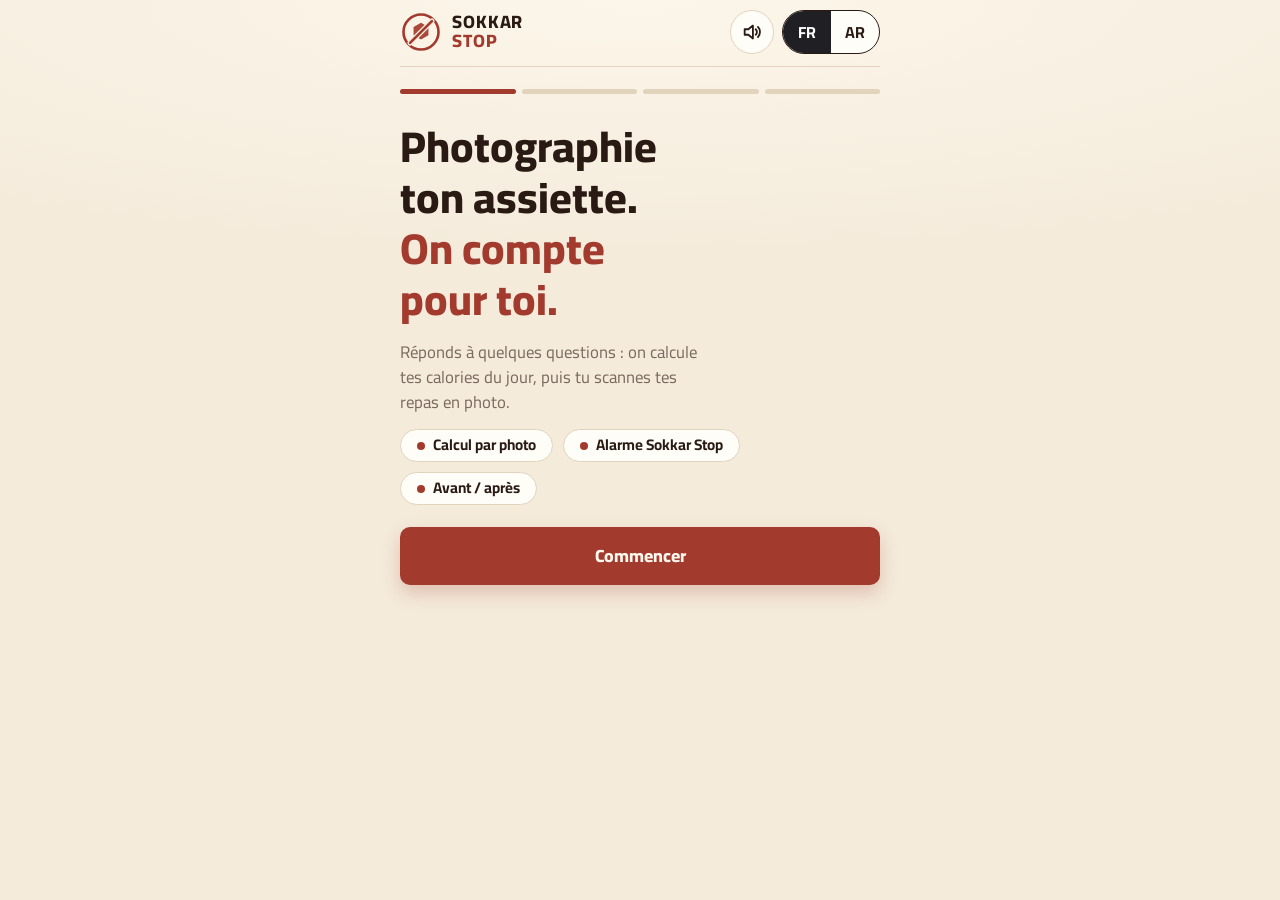
==== app/index.html @ ecf5c46b "Ajoute l'appli calories (/app) et sa section sur le site Co-Authored-By: Claude Sonnet 5.5 <noreply@" ====
<!doctype html>
<html lang="fr" dir="ltr">
<head>
<meta charset="utf-8">
<meta name="viewport" content="width=device-width,initial-scale=1,viewport-fit=cover">
<title>Sokkar Stop</title>
<meta name="theme-color" content="#F4EBDB">
<meta name="apple-mobile-web-app-capable" content="yes">
<meta name="mobile-web-app-capable" content="yes">
<meta name="apple-mobile-web-app-title" content="Sokkar Stop">
<meta name="apple-mobile-web-app-status-bar-style" content="default">
<link rel="manifest" href="manifest.webmanifest">
<link rel="icon" type="image/png" href="icons/icon-192.png">
<link rel="apple-touch-icon" href="icons/apple-touch-icon.png">
<link rel="preconnect" href="https://fonts.googleapis.com">
<link rel="preconnect" href="https://fonts.gstatic.com" crossorigin>
<link rel="stylesheet" href="https://fonts.googleapis.com/css2?family=Cairo:wght@400;600;700;800&display=swap">
<link rel="stylesheet" href="app.css">
</head>
<body>
<div class="app">
  <header class="top">
    <div class="brand">
      <svg viewBox="0 0 48 48" aria-hidden="true"><circle cx="24" cy="24" r="20" fill="none" stroke="#A33A2E" stroke-width="3"/><path d="M24 13.5l8.5 4.8v9.4L24 32.5l-8.5-4.8v-9.4z" fill="#A33A2E" opacity=".92"/><path d="M11.5 36.5L36.5 11.5" stroke="#F4EBDB" stroke-width="6" stroke-linecap="round"/><path d="M11.5 36.5L36.5 11.5" stroke="#A33A2E" stroke-width="3" stroke-linecap="round"/></svg>
      <span class="wordmark" dir="ltr"><span>SOKKAR</span><span>STOP</span></span>
    </div>
    <div class="tools">
      <button class="icon-btn" id="soundBtn" data-act="sound" type="button"></button>
      <div class="seg-lang" role="group" aria-label="Langue / اللغة">
        <button type="button" data-act="setlang" data-v="fr" aria-pressed="true">FR</button>
        <button type="button" data-act="setlang" data-v="ar" aria-pressed="false">AR</button>
      </div>
    </div>
  </header>
  <main id="main"></main>
</div>

<nav id="tabbar" class="tabbar" aria-label="Menu" hidden></nav>

<input type="file" id="foodPick" class="pick" accept="image/*">
<input type="file" id="foodCam" class="pick" accept="image/*" capture="environment">
<input type="file" id="bodyPick" class="pick" accept="image/*">
<input type="file" id="bodyCam" class="pick" accept="image/*" capture="environment">

<div id="alarm" class="alarm" role="alertdialog" aria-modal="true" aria-labelledby="alarmTitle" hidden>
  <svg class="stop-sign" viewBox="0 0 100 100" aria-hidden="true"><polygon points="30,3 70,3 97,30 97,70 70,97 30,97 3,70 3,30"/><text x="50" y="58" text-anchor="middle">STOP</text></svg>
  <h2 id="alarmTitle">Sokkar Stop</h2>
  <p id="alarmText"></p>
  <p id="alarmTip" class="alarm-tip"></p>
  <div id="alarmChoices" class="choices"></div>
</div>

<noscript><p style="padding:24px;font-family:sans-serif">Cette appli a besoin de JavaScript.</p></noscript>
<script src="config.js"></script>
<script src="app.js"></script>
</body>
</html>
---- app/app.css ----
/* Sokkar Stop : même charte que sokkarstop.site (crème, rouge foncé, pastilles arrondies, Cairo). */
:root{
  color-scheme:light;
  --bg:#F4EBDB; --glow:#FCF6EA; --surface:#FFFDF8;
  --ink:#2A1A14; --muted:#7B6A5F;
  --accent:#A33A2E; --accent-deep:#862D24; --accent-ink:#FFF8EE; --accent-tint:#FBE9E3;
  --line:#E2D3BD;
  --ok:#3E8E5E; --warn:#E08A1E; --bad:#C62828;
  --ok-bg:#DDF0E3; --warn-bg:#FCE7C8; --bad-bg:#F8D9D6;
  --carb-bg:#FBE8C8; --carb-fg:#8F5400; --prot-bg:#E1EFDC; --prot-fg:#2A6F47; --fat-bg:#F7DCD3; --fat-fg:#8E2F24;
  --shadow:rgba(120,70,40,.14);
  --alarm-bg:#A02A22; --alarm-ink:#FFF3E4;
}
*{box-sizing:border-box}
html{-webkit-text-size-adjust:100%}
body{
  margin:0;color:var(--ink);background:var(--bg);
  background-image:radial-gradient(120% 55% at 50% 0%,var(--glow) 0%,transparent 72%);background-repeat:no-repeat;
  font-family:'Cairo',system-ui,'Segoe UI',Tahoma,sans-serif;font-size:16px;line-height:1.5;
  padding-top:max(10px,env(safe-area-inset-top,0px));
  padding-bottom:calc(56px + env(safe-area-inset-bottom,0px));
  padding-left:max(16px,env(safe-area-inset-left,0px));
  padding-right:max(16px,env(safe-area-inset-right,0px));
  -webkit-tap-highlight-color:transparent;overflow-x:hidden;
}
button,input{font:inherit;color:inherit}
:focus-visible{outline:3px solid var(--accent);outline-offset:2px}
[hidden]{display:none!important}
.pick{position:fixed;left:-9999px;top:0;width:1px;height:1px;opacity:0}
.app{max-width:480px;margin-inline:auto;display:flex;flex-direction:column;gap:22px}
.view{display:flex;flex-direction:column;gap:22px}

/* en-tête */
.top{display:flex;align-items:center;justify-content:space-between;gap:10px;padding-bottom:12px;border-bottom:1px solid var(--line)}
.brand{display:flex;align-items:center;gap:10px;min-width:0}
.brand svg{width:42px;height:42px;flex:none}
.wordmark{display:flex;flex-direction:column;font-weight:800;font-size:1.12rem;line-height:1.05;letter-spacing:.05em;direction:ltr;text-align:start}
.wordmark span+span{color:var(--accent)}
.tools{display:flex;gap:8px;align-items:center;flex:none}
.icon-btn{min-height:44px;min-width:44px;border:1.5px solid var(--line);background:var(--surface);border-radius:50%;cursor:pointer;display:inline-flex;align-items:center;justify-content:center;padding:0}
.icon-btn svg{width:22px;height:22px}
.seg-lang{display:inline-flex;border:1.5px solid var(--ink);border-radius:999px;overflow:hidden;direction:ltr;background:var(--surface)}
.seg-lang button{min-height:42px;min-width:48px;padding-inline:14px;border:0;background:transparent;font-weight:700;cursor:pointer}
.seg-lang button[aria-pressed="true"]{background:#1F1F24;color:#fff}

/* boutons */
.btn{min-height:50px;padding-inline:22px;border-radius:10px;border:0;font-weight:800;cursor:pointer;background:var(--accent);color:var(--accent-ink);box-shadow:0 8px 18px rgba(163,58,46,.25);display:inline-flex;align-items:center;justify-content:center;text-align:center}
.btn:active{transform:translateY(1px);background:var(--accent-deep)}
.btn[disabled]{opacity:.45;box-shadow:none;cursor:not-allowed}
.btn.big{min-height:58px;width:100%;font-size:1.1rem}
.btn.ghost{background:transparent;color:var(--ink);border:1.5px solid var(--line);box-shadow:none}
.link{background:none;border:0;min-height:44px;color:var(--muted);font-weight:600;cursor:pointer;text-decoration:underline;text-underline-offset:4px;display:flex;align-items:center;justify-content:center;text-align:center;padding:0 8px}
.chips{display:flex;flex-wrap:wrap;gap:8px}
.chip{min-height:44px;min-width:48px;padding-inline:14px;border:1.5px solid var(--line);background:var(--bg);border-radius:999px;font-weight:700;cursor:pointer;font-variant-numeric:tabular-nums;white-space:nowrap}
.chip[aria-pressed="true"]{background:var(--accent);color:var(--accent-ink);border-color:var(--accent)}
.chip.fit{border-color:var(--ok)}
.hint{font-size:.85rem;color:var(--muted);margin:0}
.err{color:var(--bad);font-weight:700;margin:0}
.note{margin:0;color:var(--muted);font-size:.88rem;line-height:1.45}

/* étapes */
.dots{display:flex;gap:6px}
.dots i{flex:1;height:5px;border-radius:3px;background:var(--line)}
.dots i.on{background:var(--accent)}
.hero{position:relative;display:flex;flex-direction:column;gap:14px;padding-top:6px}
.hero>*{position:relative;z-index:1}
.hero .leaf{position:absolute;z-index:0;inset-inline-end:-8px;top:-14px;width:104px;height:auto;opacity:.2;pointer-events:none}
.hero h1{margin:0;font-size:clamp(2rem,9.5vw,2.7rem);line-height:1.18;font-weight:800;text-wrap:balance;max-width:14ch}
.hero h1 em{display:block;font-style:normal;color:var(--accent)}
.lead{margin:0;color:var(--muted);font-size:1.05rem;max-width:34ch}
.pills{list-style:none;margin:0;padding:0;display:flex;flex-wrap:wrap;gap:10px}
.pills li{display:inline-flex;align-items:center;gap:8px;border:1.5px solid var(--line);background:var(--surface);border-radius:999px;padding:4px 16px;font-weight:700;font-size:.95rem}
.pills li::before{content:"";width:8px;height:8px;border-radius:50%;background:var(--accent);flex:none}
.panel{background:var(--surface);border:1px solid var(--line);border-radius:14px;padding:18px;display:flex;flex-direction:column;gap:20px;box-shadow:0 12px 32px var(--shadow)}
.panel h2{margin:0;font-size:1.3rem;font-weight:800}
.group{display:flex;flex-direction:column;gap:8px;min-width:0}
.group>.q{font-weight:700}
.seg{display:grid;grid-template-columns:1fr 1fr;gap:8px}
.stack{display:flex;flex-direction:column;gap:8px}
.opt{position:relative;display:block}
.opt input{position:absolute;inset:0;width:100%;height:100%;margin:0;opacity:0;cursor:pointer}
.opt-body{display:flex;flex-direction:column;justify-content:center;gap:1px;min-height:56px;padding:10px 14px;border:1.5px solid var(--line);background:var(--bg);border-radius:12px}
.opt-body b{font-weight:700}
.opt-body small{color:var(--muted);font-size:.82rem;line-height:1.3}
.opt input:checked+.opt-body{border-color:var(--accent);background:var(--accent-tint);box-shadow:inset 0 0 0 1px var(--accent)}
.opt input:focus-visible+.opt-body{outline:3px solid var(--accent);outline-offset:2px}
.fields{display:grid;grid-template-columns:repeat(3,minmax(0,1fr));gap:10px}
.field label{display:block;font-weight:700;margin-bottom:6px}
.inp{display:flex;align-items:center;gap:6px;min-height:54px;padding-inline:12px;border:1.5px solid var(--line);background:var(--bg);border-radius:12px}
.inp:focus-within{border-color:var(--accent);box-shadow:0 0 0 3px rgba(163,58,46,.2)}
.inp input{flex:1;min-width:0;width:100%;border:0;background:transparent;padding:0;outline:none;font-size:1.25rem;font-weight:700;font-variant-numeric:tabular-nums}
.inp .u{color:var(--muted);font-weight:600;font-size:.85rem}
.res-card{background:var(--surface);border:1px solid var(--line);border-radius:14px;padding:22px 18px;text-align:center;box-shadow:0 12px 32px var(--shadow)}
.res-title{font-weight:700;color:var(--muted)}
.res-num{font-size:clamp(3.4rem,19vw,4.8rem);font-weight:800;color:var(--accent);line-height:1.1;font-variant-numeric:tabular-nums}
.est{margin:0;font-weight:700}
.check{display:flex;gap:12px;align-items:flex-start;font-size:.92rem}
.check input{width:24px;height:24px;flex:none;margin:2px 0 0;accent-color:var(--accent)}
.photo-prev{display:block;width:100%;max-height:340px;object-fit:contain;border-radius:12px;background:var(--bg)}
.upload{display:flex;flex-direction:column;gap:8px}
.upload .snap{min-height:58px;font-size:1.05rem}
.switch-row{display:flex;align-items:center;justify-content:space-between;gap:12px;min-height:48px;border-top:1px solid var(--line)}
.switch-row:first-of-type{border-top:0}
.switch-row span small{display:block;color:var(--muted);font-size:.82rem}
.switch{position:relative;width:52px;height:30px;flex:none}
.switch input{position:absolute;inset:0;width:100%;height:100%;margin:0;opacity:0;cursor:pointer}
.switch i{position:absolute;inset:0;border-radius:999px;background:var(--line);transition:background .2s}
.switch i::after{content:"";position:absolute;top:3px;inset-inline-start:3px;width:24px;height:24px;border-radius:50%;background:#fff;box-shadow:0 1px 4px rgba(0,0,0,.3);transition:inset-inline-start .2s}
.switch input:checked+i{background:var(--ok)}
.switch input:checked+i::after{inset-inline-start:25px}
.switch input:focus-visible+i{outline:3px solid var(--accent);outline-offset:2px}

/* cartes de l'accueil */
.card{background:var(--surface);border:1px solid var(--line);border-radius:14px;padding:16px;display:flex;flex-direction:column;gap:14px;box-shadow:0 10px 28px var(--shadow)}
.card h2{margin:0;font-size:1.1rem;font-weight:800}
.date{margin:0;color:var(--muted);font-weight:700}

/* avant / après */
.ba{position:relative;width:100%;aspect-ratio:3/4;max-height:min(70vh,580px);border-radius:14px;overflow:hidden;background:var(--line);touch-action:pan-y;user-select:none;-webkit-user-select:none;direction:ltr;--pos:50%;box-shadow:0 14px 34px var(--shadow);cursor:ew-resize}
.ba img{position:absolute;inset:0;width:100%;height:100%;object-fit:cover;pointer-events:none;-webkit-user-drag:none}
.ba .before{clip-path:inset(0 calc(100% - var(--pos)) 0 0)}
.ba .line{position:absolute;top:0;bottom:0;left:var(--pos);width:3px;margin-left:-1.5px;background:#fff;box-shadow:0 0 0 1px rgba(0,0,0,.18)}
.ba .knob{position:absolute;top:50%;left:var(--pos);width:46px;height:46px;margin:-23px 0 0 -23px;border-radius:50%;background:#fff;box-shadow:0 4px 14px rgba(0,0,0,.32);display:flex;align-items:center;justify-content:center;color:var(--accent);cursor:ew-resize}
.ba .knob svg{width:26px;height:26px}
.ba .tag{position:absolute;top:12px;padding:3px 12px;border-radius:999px;font-weight:800;font-size:.85rem;background:rgba(42,26,20,.74);color:#fff}
.ba .tag.l{left:12px}
.ba .tag.r{right:12px;background:var(--accent)}
.ba.gen img{filter:blur(2px) brightness(.8)}
.ba.gen .over{position:absolute;inset:0;display:flex;flex-direction:column;align-items:center;justify-content:center;gap:12px;color:#fff;font-weight:800;text-align:center;padding:24px;text-shadow:0 1px 8px rgba(0,0,0,.5)}
.ba.gen .spinner{border-color:rgba(255,255,255,.35);border-top-color:#fff;width:34px;height:34px}
.hero-actions{display:flex;justify-content:center;gap:4px;flex-wrap:wrap}

/* score */
.score-top{display:flex;align-items:flex-end;justify-content:space-between;gap:12px}
.score .lbl{font-weight:700;color:var(--muted)}
.score-num{font-size:3.1rem;font-weight:800;color:var(--accent);line-height:1;font-variant-numeric:tabular-nums}
.score-num small{font-size:1.2rem;margin-inline-start:2px}
.score-meta{text-align:end;font-weight:700;font-size:.92rem;line-height:1.35}
.score-meta span{display:block;color:var(--muted);font-weight:600}
.bar{height:12px;border-radius:999px;background:#EFE3D0;overflow:hidden}
.bar i{display:block;height:100%;border-radius:999px;background:linear-gradient(90deg,var(--warn),var(--ok))}
.weigh{display:flex;gap:8px;align-items:stretch}
.weigh .inp{flex:1;min-width:0}
.weigh .btn{min-height:54px}

/* bannières */
.banner{display:flex;gap:12px;align-items:flex-start;padding:14px;border-radius:12px;border:1.5px solid var(--line);background:var(--surface);font-weight:600}
.banner svg{width:26px;height:26px;flex:none}
.banner p{margin:0}
.banner.enc{background:var(--warn-bg);border-color:#E9B769}
.banner.remind{background:var(--accent-tint);border-color:#E7B9AF}
.banner.info{background:var(--ok-bg);border-color:#A9D3B6}

/* jauge */
.gauge{display:flex;flex-direction:column;align-items:center;gap:12px;text-align:center;--ring:var(--ok)}
.gauge.warn{--ring:var(--warn)}
.gauge.bad{--ring:var(--bad)}
.ring-wrap{position:relative;width:min(70vw,260px);aspect-ratio:1;max-width:100%;border-radius:50%;background:var(--surface);box-shadow:0 16px 40px var(--shadow)}
.ring{width:100%;height:100%;display:block;padding:5%}
.track{fill:none;stroke:#EFE3D0;stroke-width:16}
.prog{fill:none;stroke:var(--ring);stroke-width:16;stroke-linecap:round;transition:stroke-dashoffset .7s ease,stroke .3s}
.ring-center{position:absolute;inset:0;display:flex;flex-direction:column;align-items:center;justify-content:center}
.num{font-size:clamp(2.6rem,14vw,3.7rem);font-weight:800;line-height:1;font-variant-numeric:tabular-nums}
.sub{color:var(--muted);font-weight:600;font-size:.95rem}
.remain{margin:0;font-weight:800;font-size:1.1rem}
.gauge.bad .remain{color:var(--bad)}
.goal-btn{background:none;border:0;color:var(--accent);font-weight:700;display:inline-flex;align-items:center;gap:8px;min-height:44px;cursor:pointer;text-decoration:underline;text-underline-offset:4px}
.goal-btn svg{width:18px;height:18px}
.goal-panel{width:100%;background:var(--surface);border:1px solid var(--line);border-radius:14px;padding:16px;display:flex;flex-direction:column;gap:12px;text-align:start}
.goal-panel label{font-weight:700}
.goal-row{display:flex;gap:8px}
.goal-row input{flex:1;min-width:0;min-height:50px;border:1.5px solid var(--line);background:var(--bg);border-radius:12px;padding-inline:14px;font-size:1.2rem;font-weight:700;font-variant-numeric:tabular-nums}
.macros{display:grid;grid-template-columns:repeat(3,minmax(0,1fr));gap:10px}
.tile{border-radius:12px;padding:12px 10px;min-width:0}
.tile .lbl{font-weight:700;font-size:.85rem;line-height:1.3}
.tile .val{font-size:1.55rem;font-weight:800;font-variant-numeric:tabular-nums;line-height:1.3}
.tile .val small{font-size:.8rem;font-weight:700;margin-inline-start:2px;opacity:.7}
.tile .sg{font-size:.78rem;font-weight:700;line-height:1.3}
.tile.c{background:var(--carb-bg)} .tile.c .lbl,.tile.c .sg{color:var(--carb-fg)}
.tile.p{background:var(--prot-bg)} .tile.p .lbl{color:var(--prot-fg)}
.tile.f{background:var(--fat-bg)} .tile.f .lbl{color:var(--fat-fg)}

/* photo du repas */
.capture{display:flex;flex-direction:column;gap:6px;align-items:stretch}
.snap{width:100%;min-height:70px;border:0;border-radius:12px;background:var(--accent);color:var(--accent-ink);font-size:1.2rem;font-weight:800;display:flex;align-items:center;justify-content:center;gap:12px;cursor:pointer;box-shadow:0 10px 24px rgba(163,58,46,.3)}
.snap:active{transform:translateY(2px);background:var(--accent-deep)}
.snap svg{width:28px;height:28px;flex:none}
.card-head{display:flex;gap:14px;align-items:center}
.thumb{width:84px;height:84px;border-radius:12px;object-fit:cover;flex:none;background:var(--line)}
.kcal-big{font-size:2rem;font-weight:800;font-variant-numeric:tabular-nums;line-height:1.1;color:var(--accent)}
.kcal-big small{font-size:.95rem;font-weight:700;color:var(--muted);margin-inline-start:4px}
.items{list-style:none;margin:0;padding:0}
.items li{display:flex;justify-content:space-between;gap:12px;padding-block:8px;border-top:1px solid var(--line)}
.items li span:first-child{min-width:0;overflow-wrap:anywhere;font-weight:600}
.items .k{font-variant-numeric:tabular-nums;color:var(--muted);white-space:nowrap}
.mini{display:flex;gap:4px 14px;flex-wrap:wrap;color:var(--muted);font-weight:600;font-size:.9rem}
.mini b{color:var(--ink);font-variant-numeric:tabular-nums}
.portion{display:flex;align-items:center;gap:8px;flex-wrap:wrap}
.portion .t{font-weight:700;width:100%}
.warn-box{background:var(--warn-bg);border:1.5px solid #E9B769;border-radius:12px;padding:12px 14px;display:flex;flex-direction:column;gap:10px}
.warn-box b{font-weight:800}
.actions{display:flex;gap:10px}
.actions .btn:first-child{flex:1}
.spinner{width:22px;height:22px;border-radius:50%;border:3px solid var(--line);border-top-color:var(--accent);animation:spin .9s linear infinite;flex:none}
.status{display:flex;align-items:center;gap:10px;font-weight:700}
@keyframes spin{to{transform:rotate(360deg)}}
.codeform{display:flex;gap:8px}
.codeform .inp{flex:1;min-width:0}
.codeform input{text-transform:uppercase;letter-spacing:.1em;direction:ltr;text-align:center}

/* repas du jour */
.log h2{font-size:1.1rem;font-weight:800;margin:0 0 4px}
.log ul{list-style:none;margin:0;padding:0}
.meal{display:grid;grid-template-columns:auto minmax(0,1fr) auto auto;gap:10px;align-items:center;padding-block:6px;border-top:1px solid var(--line)}
.meal .time{color:var(--muted);font-variant-numeric:tabular-nums;font-size:.9rem}
.meal .nm{overflow-wrap:anywhere;font-weight:600}
.meal .kc{font-weight:800;font-variant-numeric:tabular-nums;white-space:nowrap}
.del{min-width:44px;min-height:44px;border:0;background:none;color:var(--muted);cursor:pointer;font-size:1.5rem;line-height:1}
.ex{font-size:.7rem;font-weight:700;color:var(--accent);border:1px solid var(--accent);border-radius:999px;padding:0 8px;margin-inline-start:8px;white-space:nowrap}
.empty{color:var(--muted);margin:8px 0 0}

/* calendrier */
.cal-head{display:flex;align-items:center;justify-content:space-between;gap:8px}
.cal-head h2{text-transform:capitalize}
.cal-nav{display:flex;gap:6px}
.cal-nav button{min-width:44px;min-height:44px;border:1.5px solid var(--line);background:var(--bg);border-radius:50%;cursor:pointer;display:flex;align-items:center;justify-content:center;padding:0}
.cal-nav button[disabled]{opacity:.35;cursor:default}
.cal-nav svg{width:20px;height:20px}
[dir="rtl"] .cal-nav svg{transform:scaleX(-1)}
.cal-grid{display:grid;grid-template-columns:repeat(7,minmax(0,1fr));gap:6px 2px;text-align:center}
.cal-grid .wd{font-weight:700;color:var(--muted);font-size:.8rem}
.cal-cell{display:flex;flex-direction:column;align-items:center;gap:1px;min-height:50px;border-radius:10px;padding-top:3px}
.cal-cell .d{font-size:.72rem;font-weight:700;color:var(--muted);font-variant-numeric:tabular-nums;line-height:1.2}
.cal-cell svg{width:28px;height:28px}
.cal-cell .dot{width:28px;height:28px;border-radius:50%;border:1.5px dashed var(--line)}
.cal-cell.today{background:var(--accent-tint);box-shadow:inset 0 0 0 1.5px var(--accent)}
.cal-cell.today .d{color:var(--accent)}
.cal-cell.future{opacity:.4}
.legend{display:flex;flex-wrap:wrap;gap:6px 16px;font-size:.82rem;font-weight:600;color:var(--muted)}
.legend span{display:inline-flex;align-items:center;gap:6px}
.legend svg{width:18px;height:18px}
.cal-stats{display:flex;gap:10px;flex-wrap:wrap}
.cal-stats div{flex:1;min-width:120px;background:var(--bg);border-radius:12px;padding:10px 12px;font-weight:700;font-size:.9rem;line-height:1.3}
.cal-stats b{display:block;font-size:1.6rem;color:var(--accent);line-height:1.2;font-variant-numeric:tabular-nums}

/* alarme */
.alarm{position:fixed;inset:0;z-index:50;background:var(--alarm-bg);color:var(--alarm-ink);display:flex;flex-direction:column;align-items:center;justify-content:center;text-align:center;gap:14px;overflow-y:auto;padding:calc(24px + env(safe-area-inset-top,0px)) max(20px,env(safe-area-inset-right,0px)) calc(24px + env(safe-area-inset-bottom,0px)) max(20px,env(safe-area-inset-left,0px))}
.stop-sign{width:min(40vw,150px);height:auto;flex:none;animation:pulse .7s ease-in-out infinite alternate}
.stop-sign polygon{fill:var(--alarm-ink)}
.stop-sign text{fill:var(--alarm-bg);font-family:inherit;font-weight:800;font-size:25px}
.alarm h2{margin:0;font-size:1.9rem;font-weight:800;line-height:1.1}
.alarm p{margin:0;font-size:1.1rem;max-width:32ch;font-weight:600}
.alarm .alarm-tip{font-size:.92rem;opacity:.9;font-weight:600}
.choices{display:flex;flex-direction:column;gap:10px;width:100%;max-width:340px;margin-top:6px}
.choices button{min-height:54px;padding:8px 18px;border-radius:12px;border:2px solid var(--alarm-ink);background:var(--alarm-ink);color:var(--alarm-bg);font-weight:800;font-size:1.02rem;cursor:pointer;line-height:1.25}
.choices button small{display:block;font-weight:600;font-size:.82rem}
.choices button.out{background:transparent;color:var(--alarm-ink)}
@keyframes pulse{from{transform:scale(1)}to{transform:scale(1.08)}}
@media (prefers-reduced-motion: reduce){
  .stop-sign{animation:none}
  .spinner{animation-duration:2.4s}
  .prog{transition:none}
}

/* ---- menu du bas ---- */
body.has-tabs{padding-bottom:calc(112px + env(safe-area-inset-bottom))}
.pane[hidden]{display:none}
.tabbar{position:fixed;left:0;right:0;bottom:0;z-index:20;display:flex;justify-content:center;pointer-events:none}
.tabbar[hidden]{display:none}
.tabbar::before{content:"";position:absolute;left:0;right:0;bottom:0;height:calc(72px + env(safe-area-inset-bottom));background:var(--surface);border-top:1px solid var(--line);box-shadow:0 -6px 24px rgba(60,30,20,.08)}
.tabbar .tab{pointer-events:auto;position:relative;flex:1;max-width:160px;display:flex;flex-direction:column;align-items:center;justify-content:flex-end;gap:3px;height:calc(72px + env(safe-area-inset-bottom));padding:0 4px calc(8px + env(safe-area-inset-bottom));border:0;background:none;color:var(--muted);font:inherit;font-size:.78rem;font-weight:700;cursor:pointer}
.tabbar .tab .ic svg{width:26px;height:26px;display:block}
.tabbar .tab[aria-pressed="true"]{color:var(--accent)}
.tabbar .tab.big{overflow:visible}
.tabbar .tab.big .ic{display:flex;align-items:center;justify-content:center;width:70px;height:70px;margin-top:-34px;border-radius:50%;background:var(--accent);color:var(--accent-ink,#fff);box-shadow:0 8px 20px rgba(163,58,46,.4);border:5px solid var(--bg)}
.tabbar .tab.big .ic svg{width:32px;height:32px}
.tabbar .tab.big[aria-pressed="true"] .ic{background:var(--accent-deep,#8A2F25)}
.tabbar .tab:active .ic{transform:scale(.94)}
.tabbar .tab:focus-visible{outline:3px solid var(--accent);outline-offset:-3px;border-radius:12px}

.ba .ph{position:absolute;inset:0;display:flex;align-items:center;padding:24px;text-align:center;justify-content:center;font-weight:800;color:var(--muted);background:repeating-linear-gradient(135deg,#EADBC3 0 14px,#E2D3BD 14px 28px)}
.ba .after.ph{justify-content:flex-end;padding-inline-end:12%}
.ba .before.ph{justify-content:flex-start;padding-inline-start:12%;background:repeating-linear-gradient(135deg,#E7D6BC 0 14px,#DCCBB1 14px 28px)}
.ba .ph span{max-width:34%;font-size:.95rem}
.card.pad-sm{padding:14px 16px}
.card.pad-sm h2{margin:0 0 4px}
.card.pad-sm .hint{margin:0}
.two-btns{display:grid;grid-template-columns:1fr 1fr;gap:10px}
.two-btns .btn{min-height:50px;font-size:.92rem;padding-inline:10px}
#hero{display:flex;flex-direction:column;gap:16px}
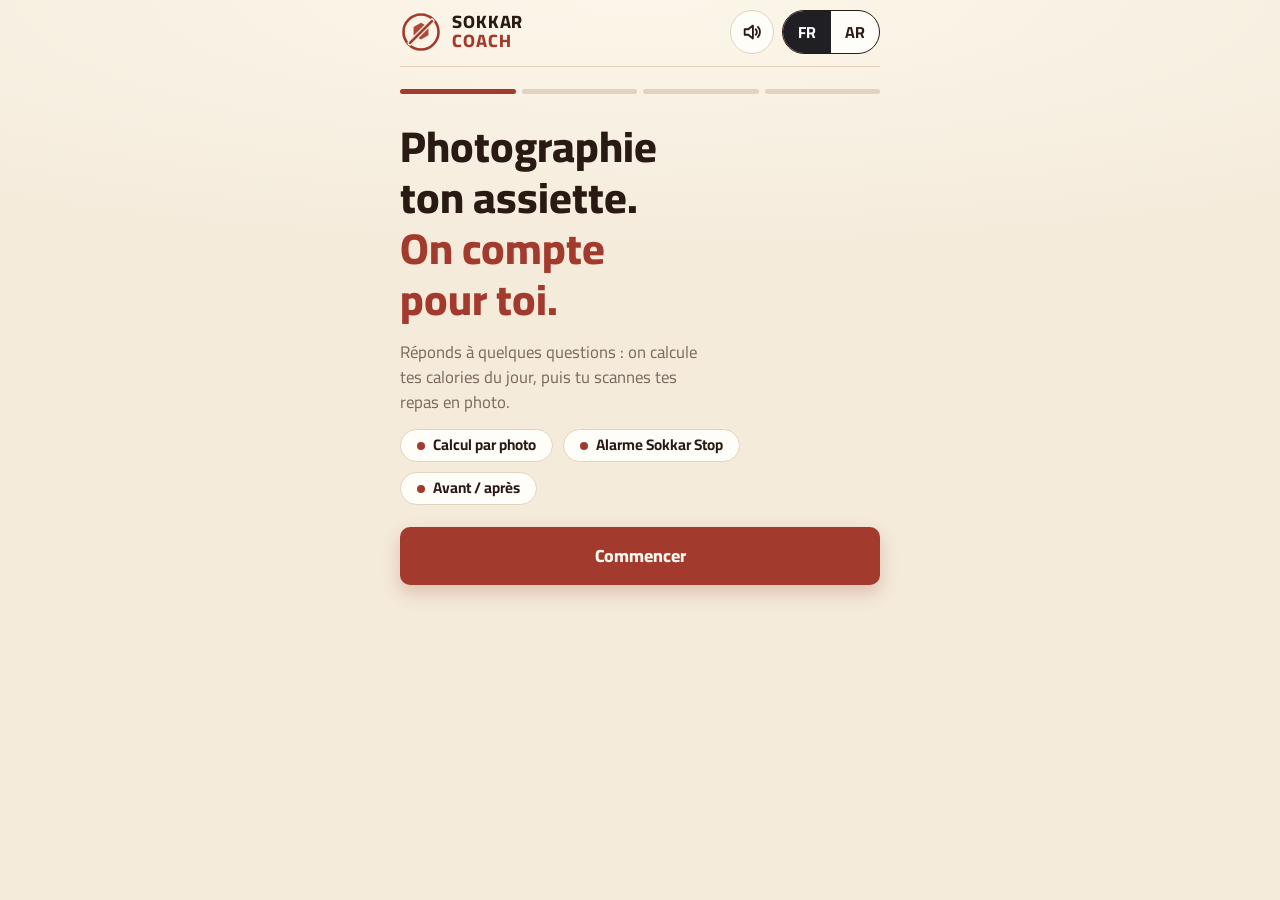
==== commit b956c0c7: "Site: menu mobile, livraison gratuite, total dynamique, barre collante, réassurance, FAQ, page légal" ====
--- a/app/index.html
+++ b/app/index.html
@@ -3,11 +3,11 @@
 <head>
 <meta charset="utf-8">
 <meta name="viewport" content="width=device-width,initial-scale=1,viewport-fit=cover">
-<title>Sokkar Stop</title>
+<title>Sokkar Coach</title>
 <meta name="theme-color" content="#F4EBDB">
 <meta name="apple-mobile-web-app-capable" content="yes">
 <meta name="mobile-web-app-capable" content="yes">
-<meta name="apple-mobile-web-app-title" content="Sokkar Stop">
+<meta name="apple-mobile-web-app-title" content="Sokkar Coach">
 <meta name="apple-mobile-web-app-status-bar-style" content="default">
 <link rel="manifest" href="manifest.webmanifest">
 <link rel="icon" type="image/png" href="icons/icon-192.png">
@@ -22,7 +22,7 @@
   <header class="top">
     <div class="brand">
       <svg viewBox="0 0 48 48" aria-hidden="true"><circle cx="24" cy="24" r="20" fill="none" stroke="#A33A2E" stroke-width="3"/><path d="M24 13.5l8.5 4.8v9.4L24 32.5l-8.5-4.8v-9.4z" fill="#A33A2E" opacity=".92"/><path d="M11.5 36.5L36.5 11.5" stroke="#F4EBDB" stroke-width="6" stroke-linecap="round"/><path d="M11.5 36.5L36.5 11.5" stroke="#A33A2E" stroke-width="3" stroke-linecap="round"/></svg>
-      <span class="wordmark" dir="ltr"><span>SOKKAR</span><span>STOP</span></span>
+      <span class="wordmark" dir="ltr"><span>SOKKAR</span><span>COACH</span></span>
     </div>
     <div class="tools">
       <button class="icon-btn" id="soundBtn" data-act="sound" type="button"></button>
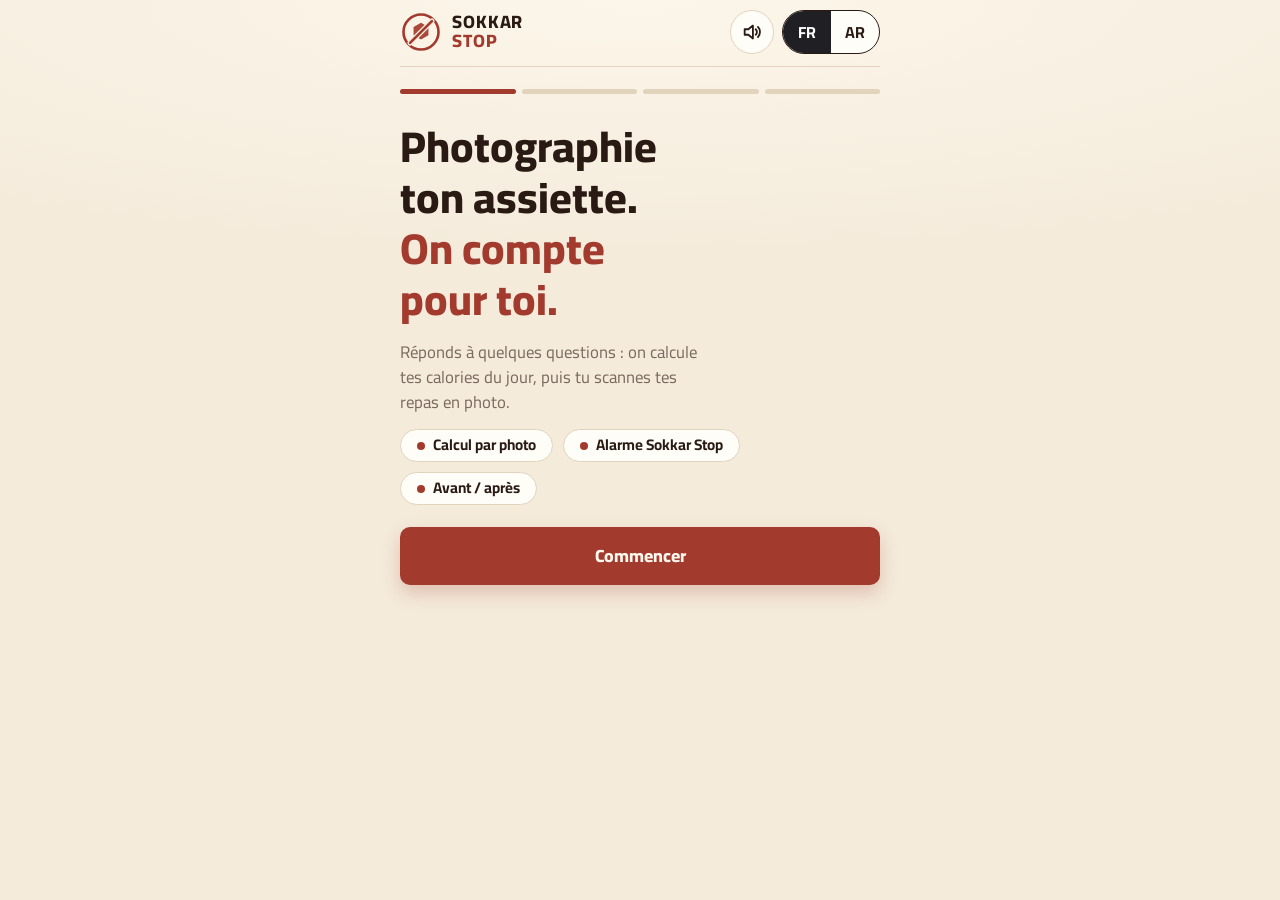
==== commit 8b6412ec: "Email sokkarstop@gmail.com, appli renommée Sokkar Stop App Co-Authored-By: Claude Sonnet 5.5 <norepl" ====
--- a/app/index.html
+++ b/app/index.html
@@ -3,11 +3,11 @@
 <head>
 <meta charset="utf-8">
 <meta name="viewport" content="width=device-width,initial-scale=1,viewport-fit=cover">
-<title>Sokkar Coach</title>
+<title>Sokkar Stop App</title>
 <meta name="theme-color" content="#F4EBDB">
 <meta name="apple-mobile-web-app-capable" content="yes">
 <meta name="mobile-web-app-capable" content="yes">
-<meta name="apple-mobile-web-app-title" content="Sokkar Coach">
+<meta name="apple-mobile-web-app-title" content="Sokkar Stop App">
 <meta name="apple-mobile-web-app-status-bar-style" content="default">
 <link rel="manifest" href="manifest.webmanifest">
 <link rel="icon" type="image/png" href="icons/icon-192.png">
@@ -22,7 +22,7 @@
   <header class="top">
     <div class="brand">
       <svg viewBox="0 0 48 48" aria-hidden="true"><circle cx="24" cy="24" r="20" fill="none" stroke="#A33A2E" stroke-width="3"/><path d="M24 13.5l8.5 4.8v9.4L24 32.5l-8.5-4.8v-9.4z" fill="#A33A2E" opacity=".92"/><path d="M11.5 36.5L36.5 11.5" stroke="#F4EBDB" stroke-width="6" stroke-linecap="round"/><path d="M11.5 36.5L36.5 11.5" stroke="#A33A2E" stroke-width="3" stroke-linecap="round"/></svg>
-      <span class="wordmark" dir="ltr"><span>SOKKAR</span><span>COACH</span></span>
+      <span class="wordmark" dir="ltr"><span>SOKKAR</span><span>STOP</span></span>
     </div>
     <div class="tools">
       <button class="icon-btn" id="soundBtn" data-act="sound" type="button"></button>
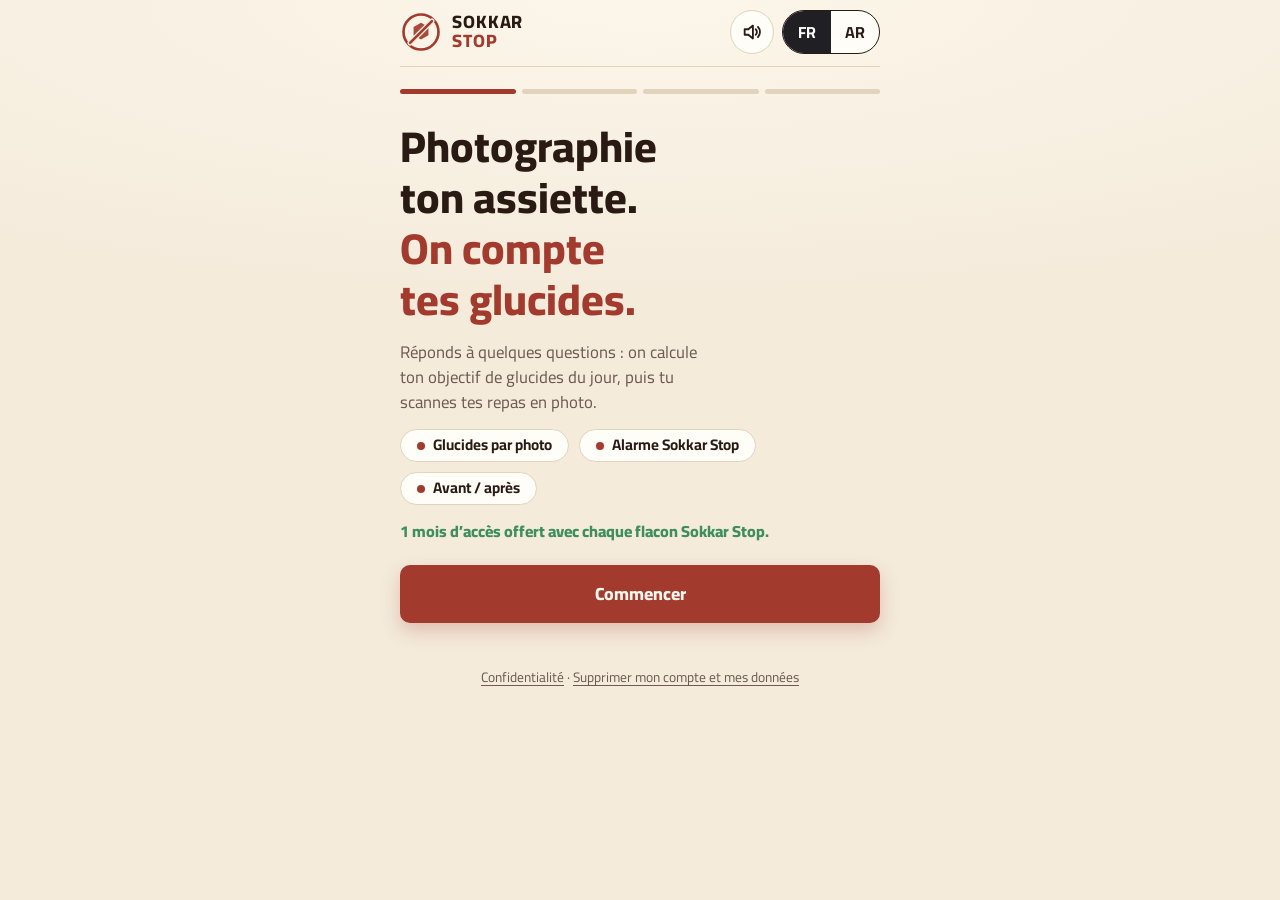
==== commit c41325ac: "Force le rechargement de la nouvelle version (cache v15, no-cache) Co-Authored-By: Claude Sonnet 5.5" ====
--- a/app/index.html
+++ b/app/index.html
@@ -15,7 +15,7 @@
 <link rel="preconnect" href="https://fonts.googleapis.com">
 <link rel="preconnect" href="https://fonts.gstatic.com" crossorigin>
 <link rel="stylesheet" href="https://fonts.googleapis.com/css2?family=Cairo:wght@400;600;700;800&display=swap">
-<link rel="stylesheet" href="app.css">
+<link rel="stylesheet" href="app.css?v=15">
 </head>
 <body>
 <div class="app">
@@ -51,7 +51,7 @@
 </div>
 
 <noscript><p style="padding:24px;font-family:sans-serif">Cette appli a besoin de JavaScript.</p></noscript>
-<script src="config.js"></script>
-<script src="app.js"></script>
+<script src="config.js?v=15"></script>
+<script src="app.js?v=15"></script>
 </body>
 </html>
--- a/app/app.css
+++ b/app/app.css
@@ -2,7 +2,7 @@
 :root{
   color-scheme:light;
   --bg:#F4EBDB; --glow:#FCF6EA; --surface:#FFFDF8;
-  --ink:#2A1A14; --muted:#7B6A5F;
+  --ink:#2A1A14; --muted:#6B5B50;
   --accent:#A33A2E; --accent-deep:#862D24; --accent-ink:#FFF8EE; --accent-tint:#FBE9E3;
   --line:#E2D3BD;
   --ok:#3E8E5E; --warn:#E08A1E; --bad:#C62828;
@@ -163,6 +163,7 @@
 .num{font-size:clamp(2.6rem,14vw,3.7rem);font-weight:800;line-height:1;font-variant-numeric:tabular-nums}
 .sub{color:var(--muted);font-weight:600;font-size:.95rem}
 .remain{margin:0;font-weight:800;font-size:1.1rem}
+.kcal-line{margin:-4px 0 0;color:var(--muted);font-weight:600;font-size:.9rem}
 .gauge.bad .remain{color:var(--bad)}
 .goal-btn{background:none;border:0;color:var(--accent);font-weight:700;display:inline-flex;align-items:center;gap:8px;min-height:44px;cursor:pointer;text-decoration:underline;text-underline-offset:4px}
 .goal-btn svg{width:18px;height:18px}
@@ -288,3 +289,68 @@
 .two-btns{display:grid;grid-template-columns:1fr 1fr;gap:10px}
 .two-btns .btn{min-height:50px;font-size:.92rem;padding-inline:10px}
 #hero{display:flex;flex-direction:column;gap:16px}
+
+/* compte + historique */
+.acc .inp input{font-size:1rem;font-weight:600}
+.acc .inp{min-height:50px}
+.acc-row{display:flex;gap:8px;flex-wrap:wrap}
+.acc-row .btn{flex:1 1 140px;min-height:48px}
+#account{display:flex;flex-direction:column;gap:14px}
+#settings{display:flex;flex-direction:column;gap:14px}
+button.cal-cell{background:none;border:0;font:inherit;color:inherit;cursor:pointer;width:100%}
+.cal-cell.has{cursor:pointer}
+.cal-cell.sel{box-shadow:inset 0 0 0 1.5px var(--ink)}
+
+/* v9 : édition des aliments, saisie texte / rapide, tendances, compte */
+.alt-row{display:grid;grid-template-columns:1fr 1fr;gap:10px;margin-top:6px}
+.alt-row .btn{min-height:48px;gap:6px;font-size:.88rem;padding-inline:6px;line-height:1.2}
+.alt-row svg{width:20px;height:20px;flex:none}
+.alt-row b{font-size:1.3rem;line-height:1}
+.inp.area{align-items:stretch;padding-block:8px}
+.inp textarea{flex:1;min-width:0;width:100%;border:0;background:transparent;resize:none;outline:none;font:inherit;font-size:1rem;font-weight:600;line-height:1.4;color:inherit}
+.thumb.txt{display:flex;align-items:center;justify-content:center;color:var(--accent);background:var(--accent-tint)}
+.thumb.txt svg{width:34px;height:34px}
+.items li{align-items:center}
+.items .row-act{display:inline-flex;gap:2px;flex:none}
+.ico-btn{min-width:40px;min-height:40px;border:0;background:none;color:var(--muted);font-size:1.5rem;line-height:1;border-radius:50%;cursor:pointer;display:inline-flex;align-items:center;justify-content:center;padding:0}
+.ico-btn svg{width:18px;height:18px}
+.ico-btn:active{background:var(--accent-tint);color:var(--accent)}
+.items li.edit,.items li.add-row{display:block;padding-block:8px}
+.items li.edit form{display:flex;flex-direction:column;gap:10px}
+.items li.edit .inp{min-height:48px}
+.items li.edit .inp input{font-size:1rem;font-weight:600}
+.add-it{min-height:44px;width:100%;color:var(--accent);text-decoration:none;font-weight:800}
+.gift{margin:0;font-weight:800;color:var(--ok)}
+.legal{margin:0;text-align:center;font-size:.85rem;color:var(--muted)}
+.legal a{color:var(--muted);text-underline-offset:3px}
+.rec-code{font-family:ui-monospace,Menlo,Consolas,monospace;font-size:1.5rem;font-weight:800;letter-spacing:.08em;text-align:center;padding:14px 8px;border:2px dashed var(--accent);border-radius:12px;background:var(--accent-tint);user-select:all;-webkit-user-select:all}
+.link.danger,.btn.danger{color:var(--bad)}
+.btn.danger{background:var(--bad);color:#fff;box-shadow:none}
+.sec{display:flex;flex-direction:column;gap:10px}
+.tr{gap:12px}
+.tr-head{display:flex;align-items:center;justify-content:space-between;gap:10px}
+.seg-tr{display:inline-flex;border:1.5px solid var(--line);border-radius:999px;overflow:hidden;background:var(--bg)}
+.seg-tr button{min-height:40px;padding-inline:14px;border:0;background:none;font-weight:700;cursor:pointer;color:var(--muted)}
+.seg-tr button[aria-pressed="true"]{background:var(--ink);color:var(--surface)}
+.tr-chart{width:100%;height:auto;display:block}
+.tr-key{display:flex;align-items:center;gap:8px}
+.tr-key i{display:inline-block;width:22px;border-top:2px dashed var(--ink);opacity:.55;flex:none}
+.tr-stats{display:grid;grid-template-columns:repeat(4,1fr);gap:8px;text-align:center}
+.tr-stats div{display:flex;flex-direction:column;gap:2px;font-size:.78rem;color:var(--muted);font-weight:600;padding:8px 2px;border-radius:10px;background:var(--bg)}
+.tr-stats b{font-size:1.02rem;color:var(--ink);font-variant-numeric:tabular-nums}
+.tr-weight{display:flex;flex-direction:column;gap:6px;border-top:1px solid var(--line);padding-top:10px}
+.tr-wh{display:flex;justify-content:space-between;gap:8px;font-size:.92rem}
+.tr-wh span{color:var(--muted);font-weight:700;font-variant-numeric:tabular-nums}
+.tr-weight svg{width:100%;height:auto;display:block}
+
+.med-note{margin-top:14px;font-size:.78rem;line-height:1.45;color:var(--muted)}
+button.snap{font-family:inherit;cursor:pointer}
+
+.tips{margin:14px 0;padding:12px 14px;border-radius:12px;background:var(--bg);font-size:.88rem;line-height:1.45}
+.tips ul{margin:6px 0 0;padding-inline-start:18px}.tips li{margin:3px 0}
+.slots{display:grid;grid-template-columns:repeat(2,1fr);gap:12px;margin:14px 0}
+.slot{display:flex;flex-direction:column;gap:6px;padding:10px;border-radius:14px;background:#fff;border:1px solid var(--line,#E7D6C4)}
+.slot img,.slot .empty{width:100%;aspect-ratio:3/4;object-fit:cover;border-radius:10px;background:var(--bg)}
+.slot .empty{display:flex;align-items:center;justify-content:center;font-size:2rem;color:var(--muted)}
+.slot b{font-size:.95rem}.slot small{color:var(--muted);min-height:1.1em}.slot.wait{opacity:.7}
+.btn.sm{padding:8px 12px;font-size:.9rem}
